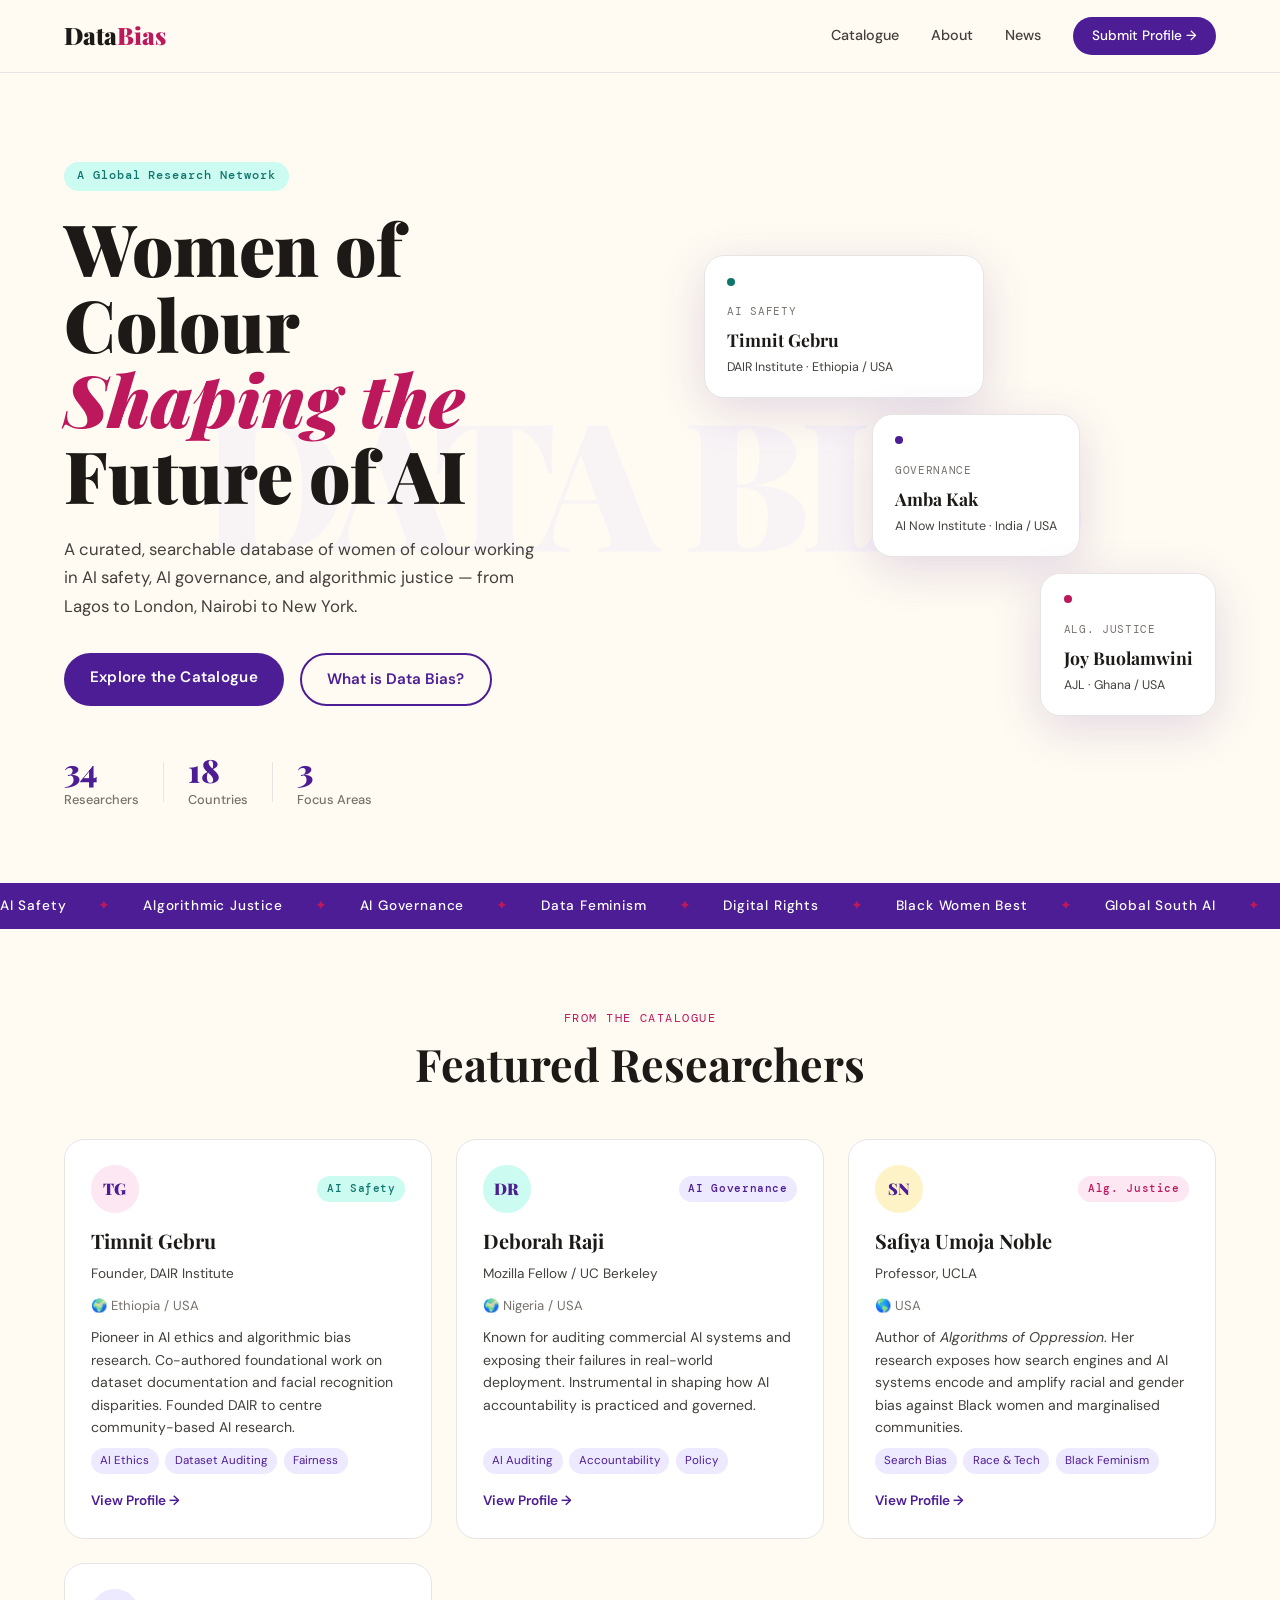
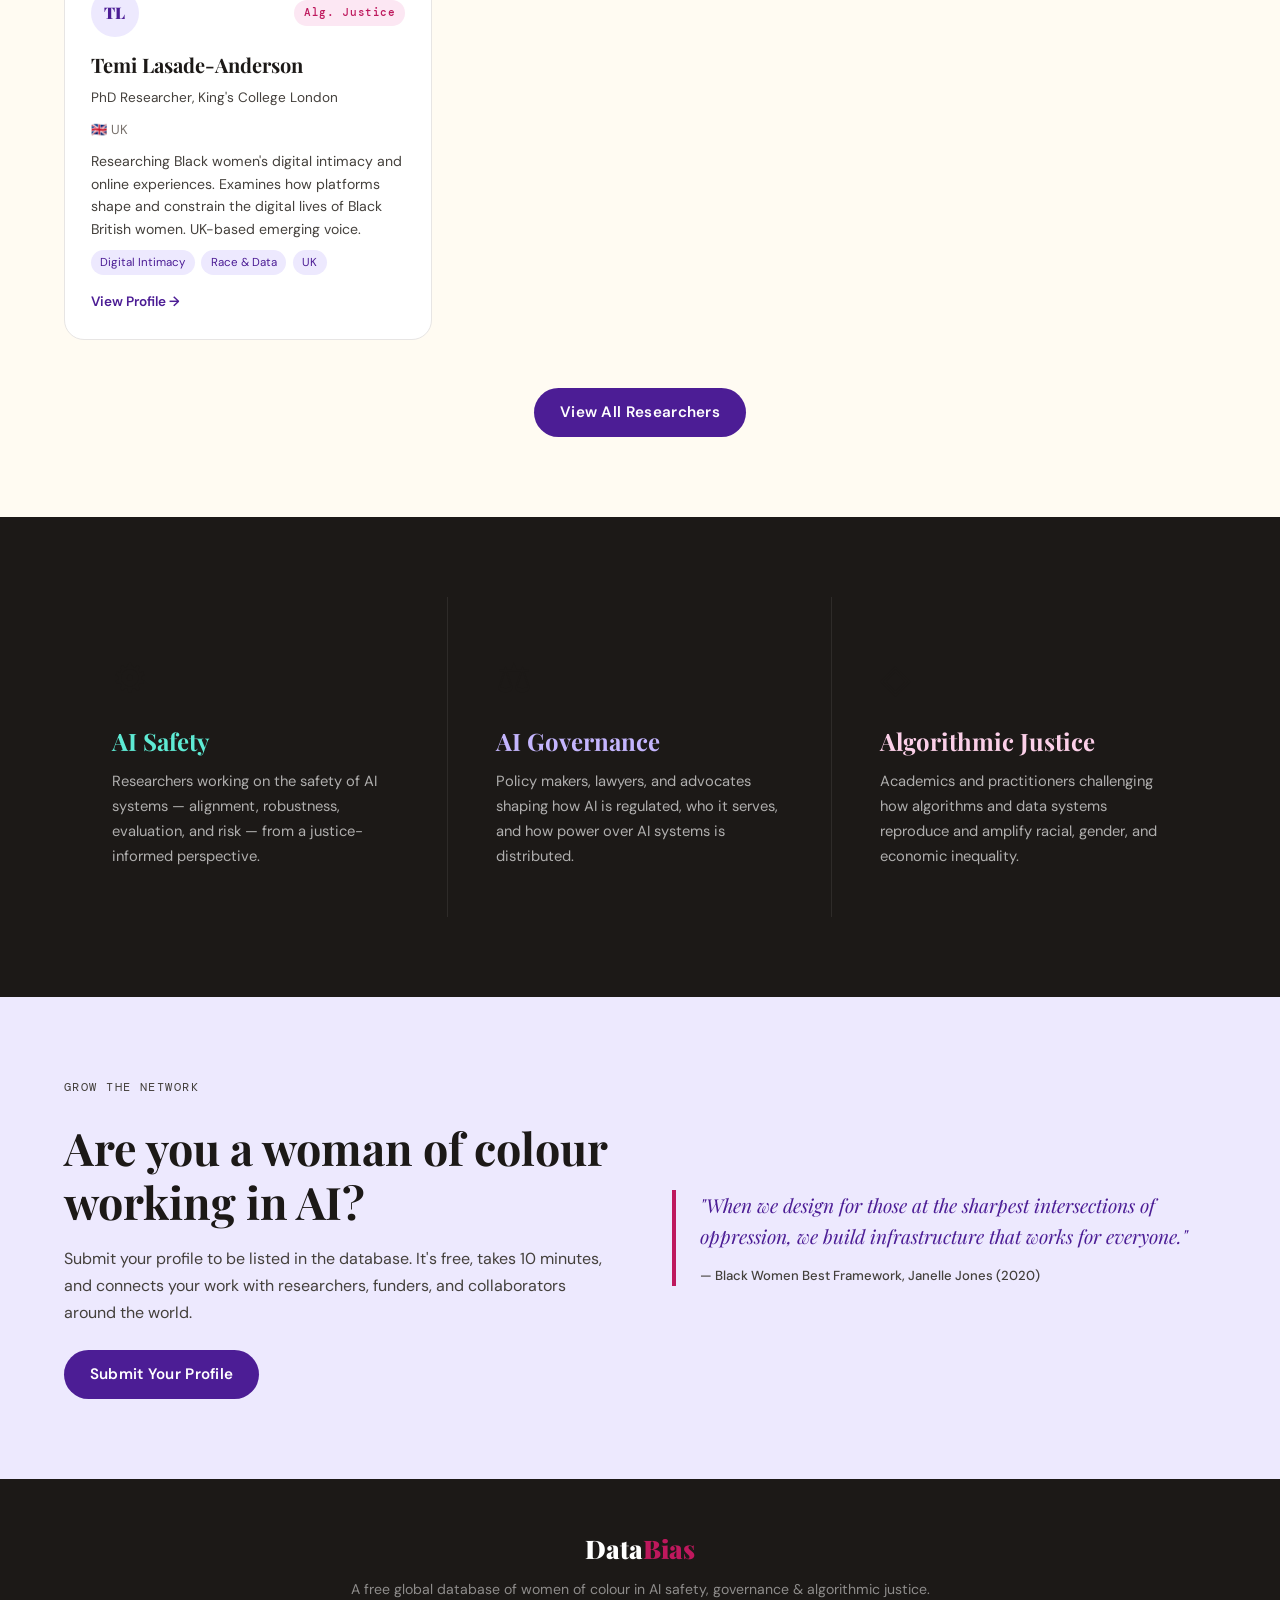
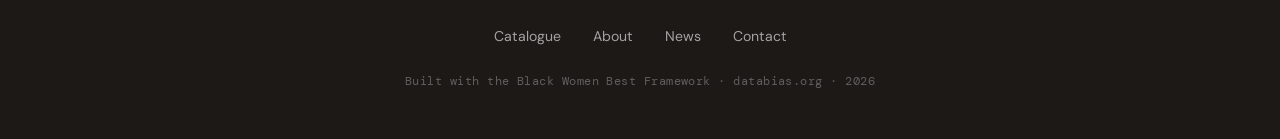
==== index.html @ 4fcc6f0b "Add files via upload" ====
<!DOCTYPE html>
<html lang="en">
<head>
<meta charset="UTF-8">
<meta name="viewport" content="width=device-width, initial-scale=1.0">
<title>Data Bias — Women of Colour in AI</title>
<link rel="preconnect" href="https://fonts.googleapis.com">
<link rel="preconnect" href="https://fonts.gstatic.com" crossorigin>
<link href="https://fonts.googleapis.com/css2?family=Playfair+Display:ital,wght@0,400;0,700;0,900;1,400;1,700&family=DM+Sans:wght@300;400;500;600&family=DM+Mono:wght@400;500&display=swap" rel="stylesheet">
<link rel="stylesheet" href="style.css">
</head>
<body>

<!-- NAV -->
<nav class="nav">
  <a href="index.html" class="nav-logo">Data<span>Bias</span></a>
  <div class="nav-links">
    <a href="catalogue.html">Catalogue</a>
    <a href="about.html">About</a>
    <a href="news.html">News</a>
    <a href="catalogue.html" class="nav-cta">Submit Profile →</a>
  </div>
  <button class="nav-hamburger" id="hamburger">☰</button>
</nav>
<div class="nav-mobile" id="mobileNav">
  <a href="catalogue.html">Catalogue</a>
  <a href="about.html">About</a>
  <a href="news.html">News</a>
  <a href="catalogue.html">Submit Profile</a>
</div>

<!-- HERO -->
<section class="hero">
  <div class="hero-bg-text" aria-hidden="true">DATA BIAS</div>
  <div class="hero-content">
    <div class="hero-tag">A Global Research Network</div>
    <h1 class="hero-title">
      Women of Colour<br>
      <em>Shaping the</em><br>
      Future of AI
    </h1>
    <p class="hero-sub">
      A curated, searchable database of women of colour working in AI safety, 
      AI governance, and algorithmic justice — from Lagos to London, 
      Nairobi to New York.
    </p>
    <div class="hero-actions">
      <a href="catalogue.html" class="btn-primary">Explore the Catalogue</a>
      <a href="about.html" class="btn-ghost">What is Data Bias?</a>
    </div>
    <div class="hero-stats">
      <div class="stat"><span class="stat-num">34</span><span class="stat-label">Researchers</span></div>
      <div class="stat-div"></div>
      <div class="stat"><span class="stat-num">18</span><span class="stat-label">Countries</span></div>
      <div class="stat-div"></div>
      <div class="stat"><span class="stat-num">3</span><span class="stat-label">Focus Areas</span></div>
    </div>
  </div>
  <div class="hero-img-block">
    <div class="hero-card floating">
      <div class="hc-dot ai-safety"></div>
      <p class="hc-area">AI Safety</p>
      <p class="hc-name">Timnit Gebru</p>
      <p class="hc-role">DAIR Institute · Ethiopia / USA</p>
    </div>
    <div class="hero-card floating delay-1">
      <div class="hc-dot governance"></div>
      <p class="hc-area">Governance</p>
      <p class="hc-name">Amba Kak</p>
      <p class="hc-role">AI Now Institute · India / USA</p>
    </div>
    <div class="hero-card floating delay-2">
      <div class="hc-dot alg-justice"></div>
      <p class="hc-area">Alg. Justice</p>
      <p class="hc-name">Joy Buolamwini</p>
      <p class="hc-role">AJL · Ghana / USA</p>
    </div>
  </div>
</section>

<!-- TICKER -->
<div class="ticker-wrap">
  <div class="ticker">
    <span>AI Safety</span><span class="sep">✦</span>
    <span>Algorithmic Justice</span><span class="sep">✦</span>
    <span>AI Governance</span><span class="sep">✦</span>
    <span>Data Feminism</span><span class="sep">✦</span>
    <span>Digital Rights</span><span class="sep">✦</span>
    <span>Black Women Best</span><span class="sep">✦</span>
    <span>Global South AI</span><span class="sep">✦</span>
    <span>Decolonial Tech</span><span class="sep">✦</span>
    <span>AI Safety</span><span class="sep">✦</span>
    <span>Algorithmic Justice</span><span class="sep">✦</span>
    <span>AI Governance</span><span class="sep">✦</span>
    <span>Data Feminism</span><span class="sep">✦</span>
    <span>Digital Rights</span><span class="sep">✦</span>
    <span>Black Women Best</span><span class="sep">✦</span>
    <span>Global South AI</span><span class="sep">✦</span>
    <span>Decolonial Tech</span><span class="sep">✦</span>
  </div>
</div>

<!-- FEATURED RESEARCHERS -->
<section class="section featured">
  <div class="section-header">
    <p class="section-eyebrow">From the Catalogue</p>
    <h2>Featured Researchers</h2>
  </div>
  <div class="researcher-grid">

    <article class="researcher-card" data-area="ai-safety">
      <div class="rc-header">
        <div class="rc-avatar" style="background:var(--c-pink-light)">TG</div>
        <div class="rc-tag ai-safety-tag">AI Safety</div>
      </div>
      <h3 class="rc-name">Timnit Gebru</h3>
      <p class="rc-role">Founder, DAIR Institute</p>
      <p class="rc-region">🌍 Ethiopia / USA</p>
      <p class="rc-bio">Pioneer in AI ethics and algorithmic bias research. Co-authored foundational work on dataset documentation and facial recognition disparities. Founded DAIR to centre community-based AI research.</p>
      <div class="rc-tags">
        <span>AI Ethics</span><span>Dataset Auditing</span><span>Fairness</span>
      </div>
      <a href="catalogue.html" class="rc-link">View Profile →</a>
    </article>

    <article class="researcher-card" data-area="governance">
      <div class="rc-header">
        <div class="rc-avatar" style="background:var(--c-teal-light)">DR</div>
        <div class="rc-tag governance-tag">AI Governance</div>
      </div>
      <h3 class="rc-name">Deborah Raji</h3>
      <p class="rc-role">Mozilla Fellow / UC Berkeley</p>
      <p class="rc-region">🌍 Nigeria / USA</p>
      <p class="rc-bio">Known for auditing commercial AI systems and exposing their failures in real-world deployment. Instrumental in shaping how AI accountability is practiced and governed.</p>
      <div class="rc-tags">
        <span>AI Auditing</span><span>Accountability</span><span>Policy</span>
      </div>
      <a href="catalogue.html" class="rc-link">View Profile →</a>
    </article>

    <article class="researcher-card" data-area="alg-justice">
      <div class="rc-header">
        <div class="rc-avatar" style="background:var(--c-gold-light)">SN</div>
        <div class="rc-tag alg-justice-tag">Alg. Justice</div>
      </div>
      <h3 class="rc-name">Safiya Umoja Noble</h3>
      <p class="rc-role">Professor, UCLA</p>
      <p class="rc-region">🌎 USA</p>
      <p class="rc-bio">Author of <em>Algorithms of Oppression</em>. Her research exposes how search engines and AI systems encode and amplify racial and gender bias against Black women and marginalised communities.</p>
      <div class="rc-tags">
        <span>Search Bias</span><span>Race & Tech</span><span>Black Feminism</span>
      </div>
      <a href="catalogue.html" class="rc-link">View Profile →</a>
    </article>

    <article class="researcher-card" data-area="alg-justice">
      <div class="rc-header">
        <div class="rc-avatar" style="background:var(--c-purple-light)">TL</div>
        <div class="rc-tag alg-justice-tag">Alg. Justice</div>
      </div>
      <h3 class="rc-name">Temi Lasade-Anderson</h3>
      <p class="rc-role">PhD Researcher, King's College London</p>
      <p class="rc-region">🇬🇧 UK</p>
      <p class="rc-bio">Researching Black women's digital intimacy and online experiences. Examines how platforms shape and constrain the digital lives of Black British women. UK-based emerging voice.</p>
      <div class="rc-tags">
        <span>Digital Intimacy</span><span>Race & Data</span><span>UK</span>
      </div>
      <a href="catalogue.html" class="rc-link">View Profile →</a>
    </article>

  </div>
  <div class="section-footer">
    <a href="catalogue.html" class="btn-primary">View All Researchers</a>
  </div>
</section>

<!-- FOCUS AREAS -->
<section class="section focus-areas">
  <div class="fa-grid">
    <div class="fa-card fa-safety">
      <div class="fa-icon">⚙</div>
      <h3>AI Safety</h3>
      <p>Researchers working on the safety of AI systems — alignment, robustness, evaluation, and risk — from a justice-informed perspective.</p>
    </div>
    <div class="fa-card fa-governance">
      <div class="fa-icon">⚖</div>
      <h3>AI Governance</h3>
      <p>Policy makers, lawyers, and advocates shaping how AI is regulated, who it serves, and how power over AI systems is distributed.</p>
    </div>
    <div class="fa-card fa-justice">
      <div class="fa-icon">◈</div>
      <h3>Algorithmic Justice</h3>
      <p>Academics and practitioners challenging how algorithms and data systems reproduce and amplify racial, gender, and economic inequality.</p>
    </div>
  </div>
</section>

<!-- CTA / SUBMIT -->
<section class="section cta-section">
  <div class="cta-inner">
    <div class="cta-text">
      <p class="section-eyebrow">Grow the Network</p>
      <h2>Are you a woman of colour working in AI?</h2>
      <p>Submit your profile to be listed in the database. It's free, takes 10 minutes, and connects your work with researchers, funders, and collaborators around the world.</p>
      <a href="catalogue.html" class="btn-primary">Submit Your Profile</a>
    </div>
    <div class="cta-quote">
      <blockquote>
        "When we design for those at the sharpest intersections of oppression, we build infrastructure that works for everyone."
        <cite>— Black Women Best Framework, Janelle Jones (2020)</cite>
      </blockquote>
    </div>
  </div>
</section>

<!-- FOOTER -->
<footer class="footer">
  <div class="footer-inner">
    <div class="footer-logo">Data<span>Bias</span></div>
    <p class="footer-tagline">A free global database of women of colour in AI safety, governance & algorithmic justice.</p>
    <div class="footer-links">
      <a href="catalogue.html">Catalogue</a>
      <a href="about.html">About</a>
      <a href="news.html">News</a>
      <a href="mailto:hello@databias.org">Contact</a>
    </div>
    <p class="footer-copy">Built with the Black Women Best Framework · databias.org · 2026</p>
  </div>
</footer>

<script>
  const ham = document.getElementById('hamburger');
  const mob = document.getElementById('mobileNav');
  ham.addEventListener('click', () => mob.classList.toggle('open'));
</script>
</body>
</html>
---- style.css ----
/* ── TOKENS ──────────────────────────────────────────── */
:root {
  --c-purple:       #4C1D95;
  --c-purple-mid:   #6D28D9;
  --c-purple-light: #EDE9FE;
  --c-pink:         #BE185D;
  --c-pink-light:   #FCE7F3;
  --c-teal:         #0F766E;
  --c-teal-light:   #CCFBF1;
  --c-gold:         #92400E;
  --c-gold-light:   #FEF3C7;
  --c-cream:        #FFFBF2;
  --c-dark:         #1C1917;
  --c-mid:          #44403C;
  --c-light:        #78716C;
  --c-border:       #E7E5E4;
  --font-display:   'Playfair Display', Georgia, serif;
  --font-body:      'DM Sans', sans-serif;
  --font-mono:      'DM Mono', monospace;
  --radius:         12px;
  --radius-lg:      20px;
  --shadow:         0 4px 24px rgba(76,29,149,0.10);
  --shadow-lg:      0 12px 48px rgba(76,29,149,0.16);
}

/* ── RESET & BASE ────────────────────────────────────── */
*, *::before, *::after { box-sizing: border-box; margin: 0; padding: 0; }
html { scroll-behavior: smooth; }
body {
  font-family: var(--font-body);
  background: var(--c-cream);
  color: var(--c-dark);
  line-height: 1.65;
  overflow-x: hidden;
}
a { text-decoration: none; color: inherit; }
img { max-width: 100%; display: block; }

/* ── TYPOGRAPHY ──────────────────────────────────────── */
h1, h2, h3 { font-family: var(--font-display); line-height: 1.2; }
h2 { font-size: clamp(1.8rem, 4vw, 2.8rem); color: var(--c-dark); }
h3 { font-size: 1.2rem; }

/* ── BUTTONS ─────────────────────────────────────────── */
.btn-primary {
  display: inline-block;
  background: var(--c-purple);
  color: white;
  padding: 0.75rem 1.6rem;
  border-radius: 50px;
  font-family: var(--font-body);
  font-weight: 600;
  font-size: 0.95rem;
  letter-spacing: 0.02em;
  transition: all 0.2s;
}
.btn-primary:hover { background: var(--c-purple-mid); transform: translateY(-1px); box-shadow: var(--shadow); }
.btn-ghost {
  display: inline-block;
  color: var(--c-purple);
  border: 2px solid var(--c-purple);
  padding: 0.75rem 1.6rem;
  border-radius: 50px;
  font-weight: 600;
  font-size: 0.95rem;
  transition: all 0.2s;
}
.btn-ghost:hover { background: var(--c-purple); color: white; }

/* ── NAV ─────────────────────────────────────────────── */
.nav {
  position: sticky; top: 0; z-index: 100;
  display: flex; align-items: center; justify-content: space-between;
  padding: 1rem 5%;
  background: var(--c-cream);
  border-bottom: 1px solid var(--c-border);
  backdrop-filter: blur(8px);
}
.nav-logo {
  font-family: var(--font-display);
  font-size: 1.5rem;
  font-weight: 900;
  color: var(--c-dark);
}
.nav-logo span { color: var(--c-pink); }
.nav-links { display: flex; align-items: center; gap: 2rem; }
.nav-links a { font-size: 0.9rem; font-weight: 500; color: var(--c-mid); transition: color 0.2s; }
.nav-links a:hover { color: var(--c-purple); }
.nav-cta {
  background: var(--c-purple) !important;
  color: white !important;
  padding: 0.5rem 1.2rem;
  border-radius: 50px;
  font-size: 0.85rem !important;
}
.nav-hamburger { display: none; background: none; border: none; font-size: 1.4rem; cursor: pointer; }
.nav-mobile { display: none; flex-direction: column; padding: 1rem 5%; gap: 1rem; background: var(--c-cream); border-bottom: 1px solid var(--c-border); }
.nav-mobile.open { display: flex; }
.nav-mobile a { font-weight: 500; color: var(--c-mid); }

/* ── HERO ────────────────────────────────────────────── */
.hero {
  min-height: 90vh;
  display: grid;
  grid-template-columns: 1fr 1fr;
  align-items: center;
  gap: 4rem;
  padding: 5rem 5% 4rem;
  position: relative;
  overflow: hidden;
}
.hero-bg-text {
  position: absolute;
  top: 50%; left: 50%;
  transform: translate(-50%, -50%);
  font-family: var(--font-display);
  font-size: clamp(6rem, 14vw, 14rem);
  font-weight: 900;
  color: var(--c-purple-light);
  opacity: 0.35;
  letter-spacing: -0.05em;
  pointer-events: none;
  white-space: nowrap;
  z-index: 0;
}
.hero-content { position: relative; z-index: 1; }
.hero-tag {
  display: inline-block;
  background: var(--c-teal-light);
  color: var(--c-teal);
  font-family: var(--font-mono);
  font-size: 0.75rem;
  font-weight: 500;
  padding: 0.3rem 0.8rem;
  border-radius: 50px;
  letter-spacing: 0.08em;
  margin-bottom: 1.2rem;
}
.hero-title {
  font-size: clamp(2.6rem, 6vw, 4.5rem);
  font-weight: 900;
  line-height: 1.05;
  color: var(--c-dark);
  margin-bottom: 1.4rem;
}
.hero-title em { color: var(--c-pink); font-style: italic; }
.hero-sub {
  font-size: 1.05rem;
  color: var(--c-mid);
  max-width: 480px;
  margin-bottom: 2rem;
  line-height: 1.7;
}
.hero-actions { display: flex; gap: 1rem; flex-wrap: wrap; margin-bottom: 3rem; }
.hero-stats { display: flex; align-items: center; gap: 1.5rem; }
.stat { display: flex; flex-direction: column; }
.stat-num {
  font-family: var(--font-display);
  font-size: 2rem;
  font-weight: 900;
  color: var(--c-purple);
  line-height: 1;
}
.stat-label { font-size: 0.8rem; color: var(--c-light); font-weight: 500; margin-top: 0.2rem; }
.stat-div { width: 1px; height: 40px; background: var(--c-border); }

.hero-img-block {
  position: relative;
  z-index: 1;
  display: flex;
  flex-direction: column;
  gap: 1rem;
  padding-left: 2rem;
}
.hero-card {
  background: white;
  border-radius: var(--radius-lg);
  padding: 1.2rem 1.4rem;
  box-shadow: var(--shadow-lg);
  border: 1px solid var(--c-border);
  max-width: 280px;
}
.hero-card:nth-child(2) { align-self: center; margin-left: 2rem; }
.hero-card:nth-child(3) { align-self: flex-end; }
.hc-dot {
  width: 8px; height: 8px; border-radius: 50%;
  display: inline-block; margin-bottom: 0.5rem;
}
.hc-dot.ai-safety { background: var(--c-teal); }
.hc-dot.governance { background: var(--c-purple); }
.hc-dot.alg-justice { background: var(--c-pink); }
.hc-area { font-family: var(--font-mono); font-size: 0.7rem; color: var(--c-light); letter-spacing: 0.06em; text-transform: uppercase; margin-bottom: 0.3rem; }
.hc-name { font-family: var(--font-display); font-size: 1.1rem; font-weight: 700; color: var(--c-dark); }
.hc-role { font-size: 0.78rem; color: var(--c-mid); margin-top: 0.2rem; }

@keyframes float {
  0%, 100% { transform: translateY(0px); }
  50% { transform: translateY(-8px); }
}
.floating { animation: float 4s ease-in-out infinite; }
.delay-1 { animation-delay: 1.3s; }
.delay-2 { animation-delay: 2.6s; }

/* ── TICKER ──────────────────────────────────────────── */
.ticker-wrap {
  background: var(--c-purple);
  overflow: hidden;
  padding: 0.75rem 0;
}
.ticker {
  display: flex;
  gap: 2rem;
  white-space: nowrap;
  animation: tick 30s linear infinite;
}
.ticker span { color: white; font-size: 0.85rem; font-weight: 500; letter-spacing: 0.06em; }
.ticker .sep { color: var(--c-pink); }
@keyframes tick { from { transform: translateX(0); } to { transform: translateX(-50%); } }

/* ── SECTIONS ────────────────────────────────────────── */
.section { padding: 5rem 5%; }
.section-header { text-align: center; margin-bottom: 3rem; }
.section-eyebrow {
  font-family: var(--font-mono);
  font-size: 0.75rem;
  letter-spacing: 0.12em;
  text-transform: uppercase;
  color: var(--c-pink);
  margin-bottom: 0.5rem;
}
.section-footer { text-align: center; margin-top: 3rem; }

/* ── RESEARCHER GRID ─────────────────────────────────── */
.researcher-grid {
  display: grid;
  grid-template-columns: repeat(auto-fill, minmax(280px, 1fr));
  gap: 1.5rem;
}
.researcher-card {
  background: white;
  border: 1px solid var(--c-border);
  border-radius: var(--radius-lg);
  padding: 1.6rem;
  transition: all 0.25s;
  display: flex;
  flex-direction: column;
  gap: 0.6rem;
}
.researcher-card:hover { box-shadow: var(--shadow-lg); transform: translateY(-3px); border-color: var(--c-purple-light); }
.rc-header { display: flex; align-items: center; justify-content: space-between; margin-bottom: 0.4rem; }
.rc-avatar {
  width: 48px; height: 48px;
  border-radius: 50%;
  display: flex; align-items: center; justify-content: center;
  font-family: var(--font-display);
  font-weight: 900;
  font-size: 1rem;
  color: var(--c-purple);
}
.rc-tag {
  font-family: var(--font-mono);
  font-size: 0.68rem;
  letter-spacing: 0.06em;
  padding: 0.25rem 0.6rem;
  border-radius: 50px;
  font-weight: 500;
}
.ai-safety-tag { background: var(--c-teal-light); color: var(--c-teal); }
.governance-tag { background: var(--c-purple-light); color: var(--c-purple); }
.alg-justice-tag { background: var(--c-pink-light); color: var(--c-pink); }
.rc-name { font-family: var(--font-display); font-size: 1.25rem; font-weight: 700; }
.rc-role { font-size: 0.85rem; color: var(--c-mid); }
.rc-region { font-size: 0.82rem; color: var(--c-light); }
.rc-bio { font-size: 0.88rem; color: var(--c-mid); line-height: 1.6; flex: 1; }
.rc-tags { display: flex; flex-wrap: wrap; gap: 0.4rem; }
.rc-tags span {
  font-size: 0.72rem;
  background: var(--c-purple-light);
  color: var(--c-purple);
  padding: 0.2rem 0.6rem;
  border-radius: 50px;
}
.rc-link { font-size: 0.85rem; font-weight: 600; color: var(--c-purple); margin-top: 0.4rem; transition: color 0.2s; }
.rc-link:hover { color: var(--c-pink); }

/* ── FOCUS AREAS ─────────────────────────────────────── */
.focus-areas { background: var(--c-dark); }
.fa-grid { display: grid; grid-template-columns: repeat(3, 1fr); gap: 0; }
.fa-card { padding: 3rem; border-right: 1px solid rgba(255,255,255,0.08); }
.fa-card:last-child { border-right: none; }
.fa-icon { font-size: 2.5rem; margin-bottom: 1rem; }
.fa-card h3 { font-family: var(--font-display); font-size: 1.5rem; color: white; margin-bottom: 0.8rem; }
.fa-card p { font-size: 0.92rem; color: rgba(255,255,255,0.65); line-height: 1.7; }
.fa-safety h3 { color: #5EEAD4; }
.fa-governance h3 { color: #C4B5FD; }
.fa-justice h3 { color: #FBCFE8; }

/* ── CTA ─────────────────────────────────────────────── */
.cta-section { background: var(--c-purple-light); }
.cta-inner { display: grid; grid-template-columns: 1fr 1fr; gap: 4rem; align-items: center; }
.cta-text h2 { margin-bottom: 1rem; }
.cta-text p { color: var(--c-mid); margin-bottom: 1.5rem; line-height: 1.7; }
.cta-quote blockquote {
  font-family: var(--font-display);
  font-size: 1.2rem;
  font-style: italic;
  color: var(--c-purple);
  line-height: 1.6;
  border-left: 4px solid var(--c-pink);
  padding-left: 1.5rem;
}
.cta-quote cite {
  display: block;
  font-style: normal;
  font-family: var(--font-body);
  font-size: 0.82rem;
  color: var(--c-mid);
  margin-top: 0.8rem;
  font-weight: 500;
}

/* ── FOOTER ──────────────────────────────────────────── */
.footer {
  background: var(--c-dark);
  padding: 3rem 5%;
  text-align: center;
}
.footer-logo { font-family: var(--font-display); font-size: 1.6rem; font-weight: 900; color: white; margin-bottom: 0.5rem; }
.footer-logo span { color: var(--c-pink); }
.footer-tagline { font-size: 0.88rem; color: rgba(255,255,255,0.5); margin-bottom: 1.5rem; }
.footer-links { display: flex; justify-content: center; gap: 2rem; margin-bottom: 1.5rem; }
.footer-links a { font-size: 0.88rem; color: rgba(255,255,255,0.6); transition: color 0.2s; }
.footer-links a:hover { color: white; }
.footer-copy { font-family: var(--font-mono); font-size: 0.72rem; color: rgba(255,255,255,0.3); letter-spacing: 0.04em; }

/* ── CATALOGUE PAGE ──────────────────────────────────── */
.page-hero {
  padding: 4rem 5% 2rem;
  background: linear-gradient(135deg, var(--c-purple-light) 0%, var(--c-pink-light) 100%);
}
.page-hero h1 { font-family: var(--font-display); font-size: clamp(2rem,5vw,3.5rem); color: var(--c-dark); margin-bottom: 0.8rem; }
.page-hero p { font-size: 1rem; color: var(--c-mid); max-width: 600px; }

.filter-bar {
  padding: 1.5rem 5%;
  background: white;
  border-bottom: 1px solid var(--c-border);
  display: flex;
  gap: 1rem;
  flex-wrap: wrap;
  align-items: center;
}
.filter-label { font-family: var(--font-mono); font-size: 0.75rem; color: var(--c-light); letter-spacing: 0.06em; }
.filter-btn {
  padding: 0.4rem 1rem;
  border-radius: 50px;
  border: 1.5px solid var(--c-border);
  background: none;
  font-family: var(--font-body);
  font-size: 0.82rem;
  cursor: pointer;
  transition: all 0.2s;
  color: var(--c-mid);
}
.filter-btn:hover, .filter-btn.active { background: var(--c-purple); color: white; border-color: var(--c-purple); }
.search-input {
  padding: 0.45rem 1rem;
  border: 1.5px solid var(--c-border);
  border-radius: 50px;
  font-family: var(--font-body);
  font-size: 0.85rem;
  outline: none;
  min-width: 200px;
  transition: border-color 0.2s;
}
.search-input:focus { border-color: var(--c-purple); }
.catalogue-grid { padding: 2rem 5%; }

/* ── ABOUT ───────────────────────────────────────────── */
.about-content {
  max-width: 760px;
  margin: 0 auto;
  padding: 4rem 5%;
}
.about-content h2 { margin-bottom: 1rem; margin-top: 2.5rem; font-size: 1.8rem; }
.about-content p { color: var(--c-mid); margin-bottom: 1rem; line-height: 1.75; }
.about-content ul { padding-left: 1.5rem; color: var(--c-mid); }
.about-content li { margin-bottom: 0.5rem; line-height: 1.7; }

/* ── NEWS ────────────────────────────────────────────── */
.news-grid {
  display: grid;
  grid-template-columns: repeat(auto-fill, minmax(300px, 1fr));
  gap: 1.5rem;
  padding: 2rem 5%;
}
.news-card { background: white; border: 1px solid var(--c-border); border-radius: var(--radius); padding: 1.5rem; }
.news-date { font-family: var(--font-mono); font-size: 0.72rem; color: var(--c-light); letter-spacing: 0.06em; margin-bottom: 0.5rem; }
.news-card h3 { font-size: 1.05rem; margin-bottom: 0.6rem; line-height: 1.4; }
.news-card p { font-size: 0.87rem; color: var(--c-mid); line-height: 1.6; }

/* ── RESPONSIVE ──────────────────────────────────────── */
@media (max-width: 900px) {
  .hero { grid-template-columns: 1fr; min-height: auto; padding-top: 3rem; }
  .hero-img-block { display: none; }
  .fa-grid { grid-template-columns: 1fr; }
  .fa-card { border-right: none; border-bottom: 1px solid rgba(255,255,255,0.08); }
  .cta-inner { grid-template-columns: 1fr; }
  .nav-links { display: none; }
  .nav-hamburger { display: block; }
}
@media (max-width: 600px) {
  .hero-title { font-size: 2.2rem; }
  .hero-actions { flex-direction: column; }
  .filter-bar { flex-direction: column; align-items: flex-start; }
}
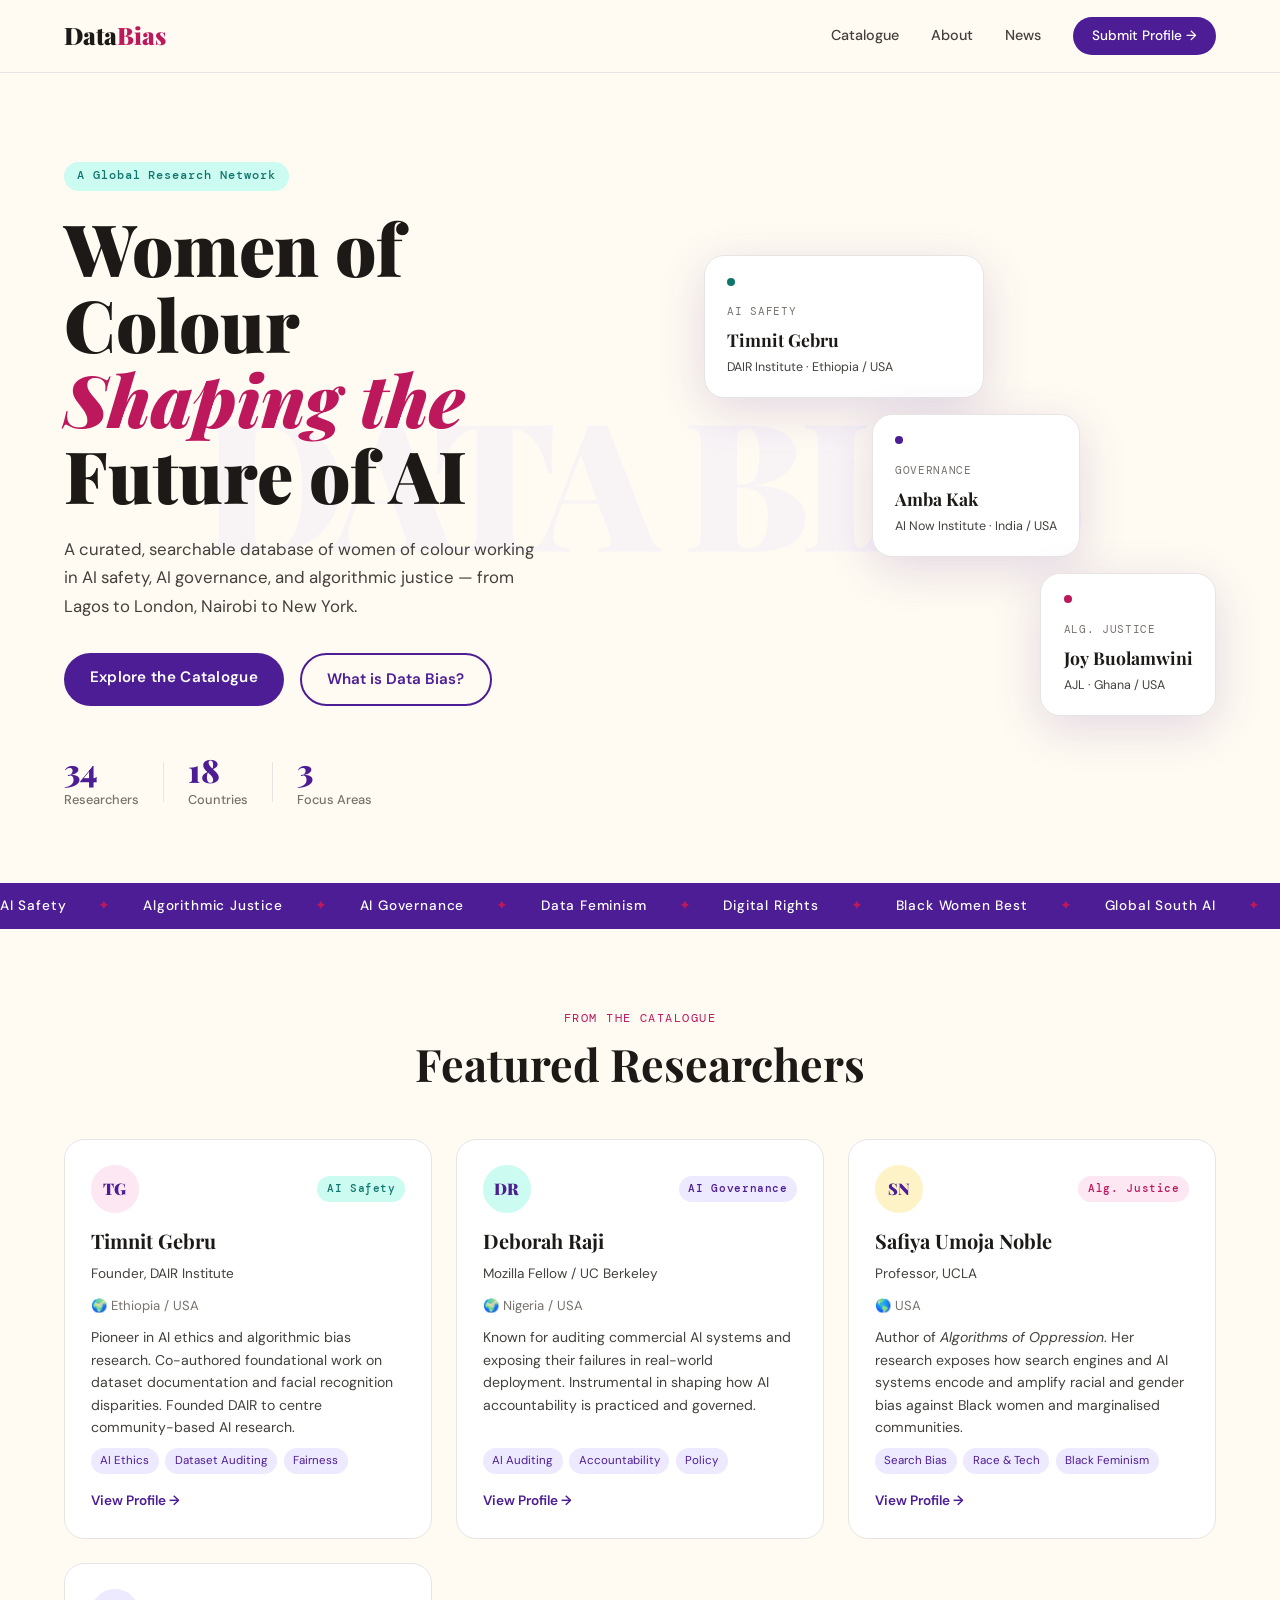
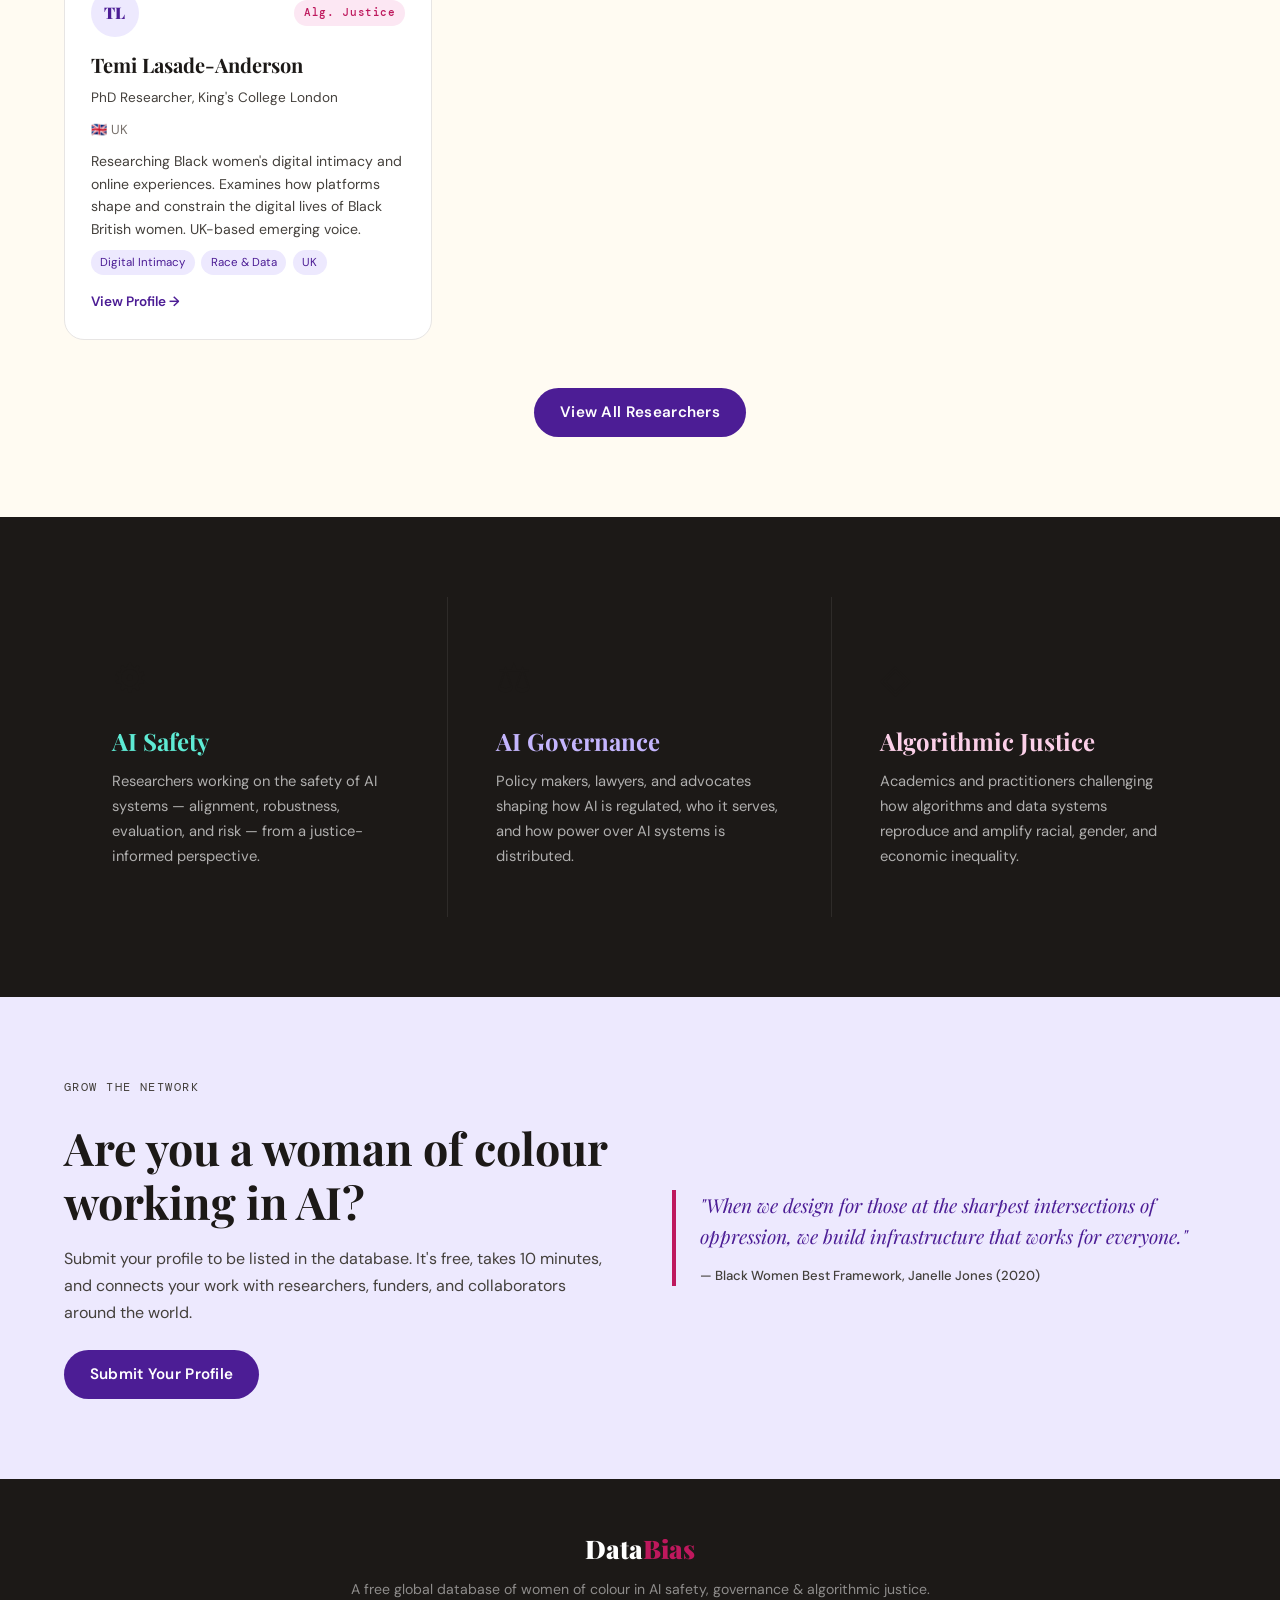
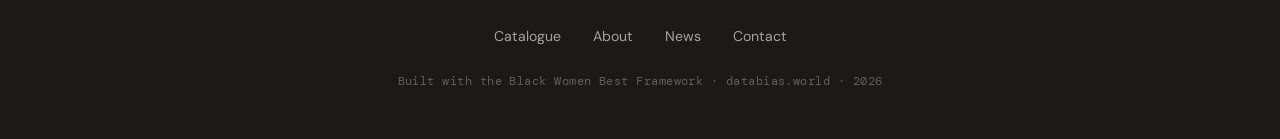
==== commit fa145d1b: "Update index.html" ====
--- a/index.html
+++ b/index.html
@@ -222,9 +222,9 @@
       <a href="catalogue.html">Catalogue</a>
       <a href="about.html">About</a>
       <a href="news.html">News</a>
-      <a href="mailto:hello@databias.org">Contact</a>
-    </div>
-    <p class="footer-copy">Built with the Black Women Best Framework · databias.org · 2026</p>
+      <a href="mailto:hello@databias.world">Contact</a>
+    </div>
+    <p class="footer-copy">Built with the Black Women Best Framework · databias.world · 2026</p>
   </div>
 </footer>
 
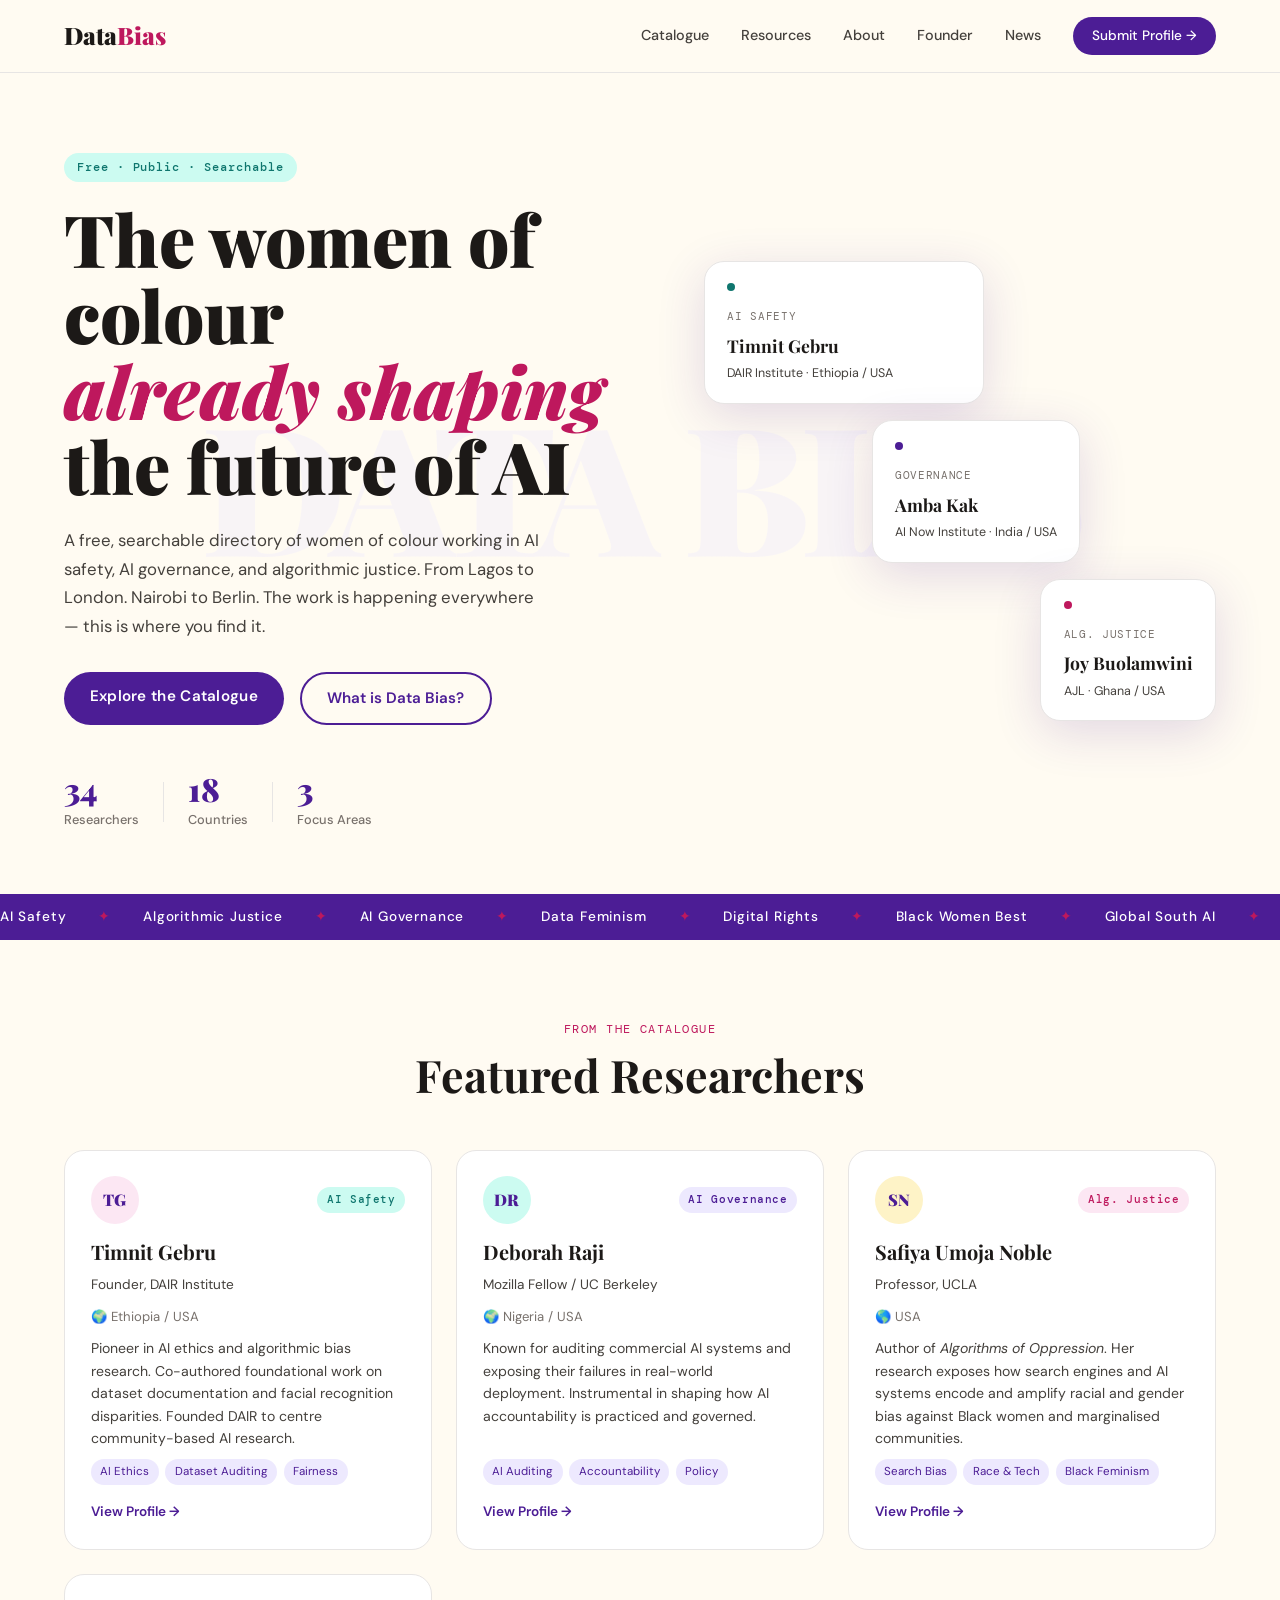
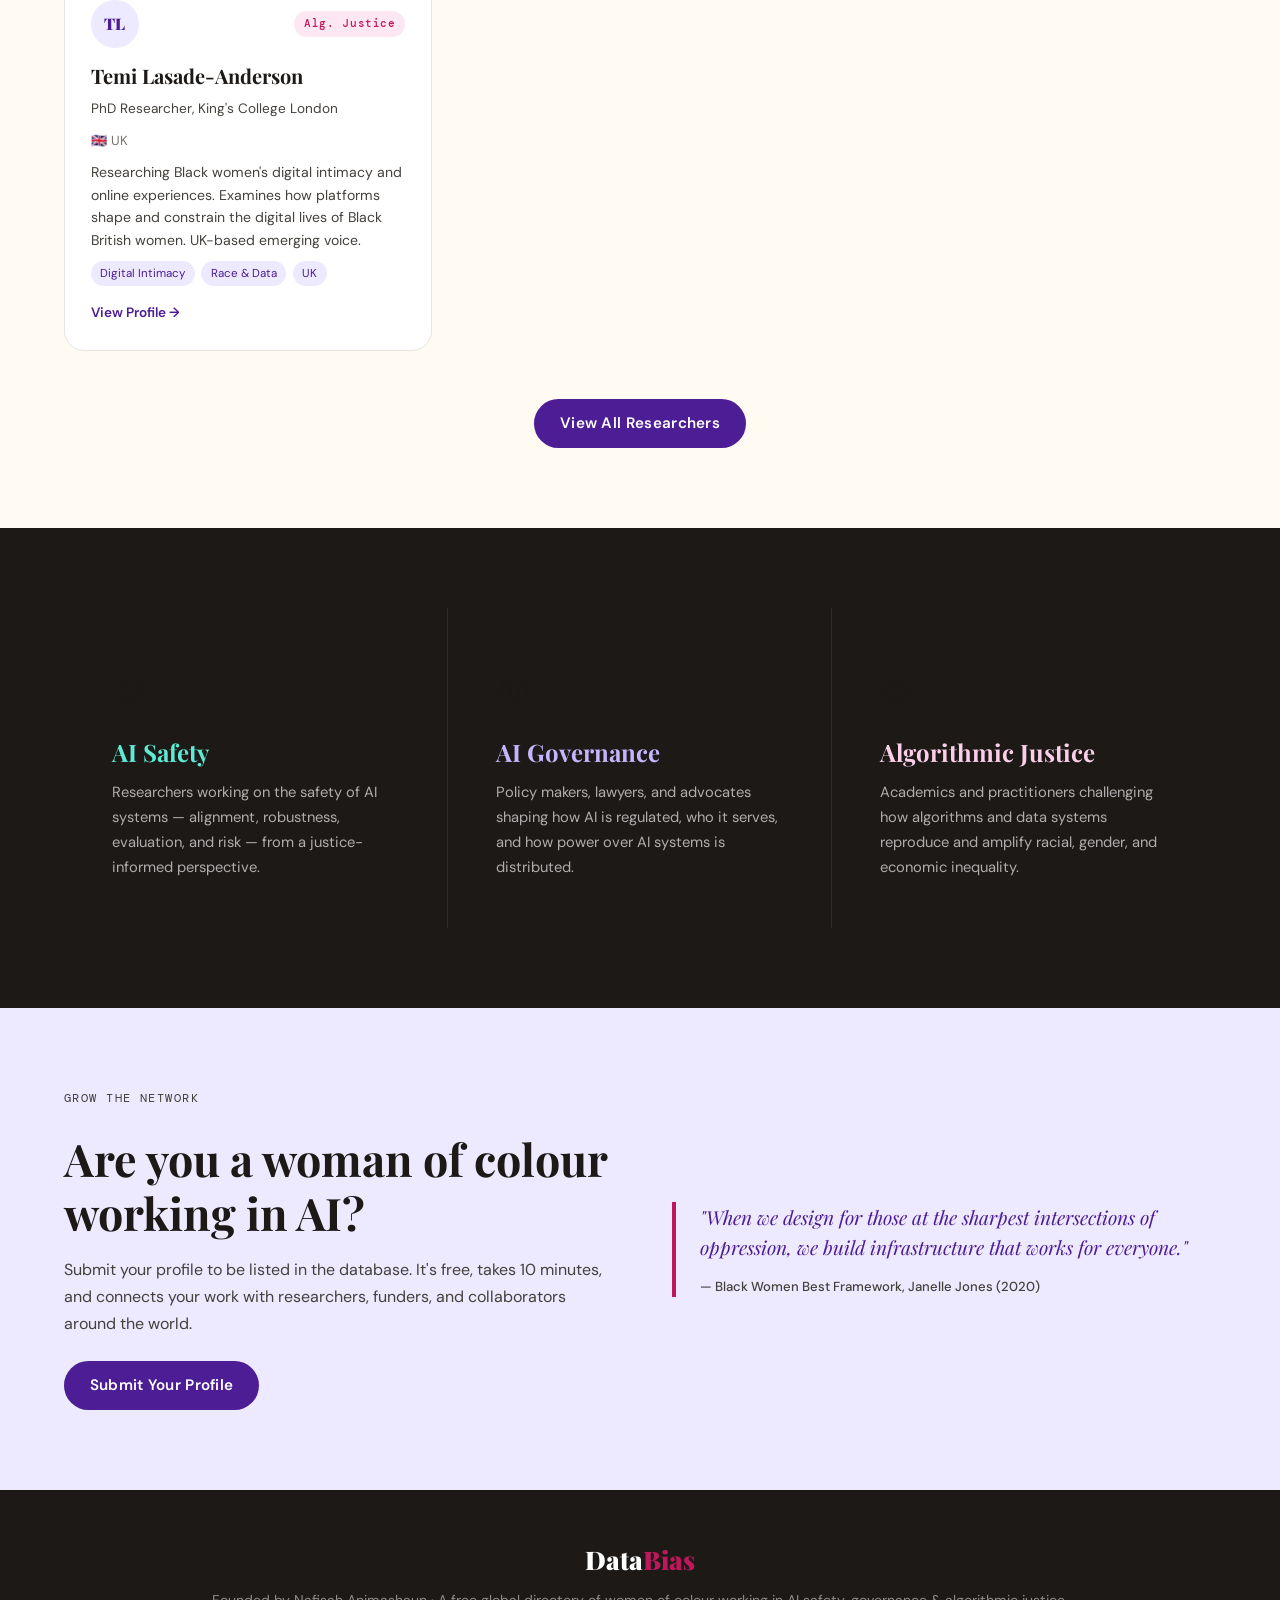
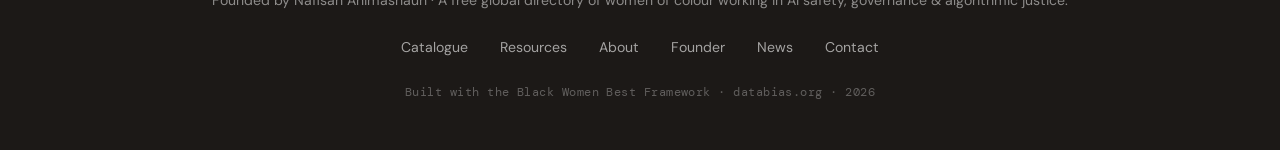
==== commit c28e933d: "Update index.html" ====
--- a/index.html
+++ b/index.html
@@ -16,33 +16,34 @@
   <a href="index.html" class="nav-logo">Data<span>Bias</span></a>
   <div class="nav-links">
     <a href="catalogue.html">Catalogue</a>
+    <a href="resources.html">Resources</a>
     <a href="about.html">About</a>
+    <a href="founder.html">Founder</a>
     <a href="news.html">News</a>
-    <a href="catalogue.html" class="nav-cta">Submit Profile →</a>
+    <a href="catalogue.html" class="nav-cta">Submit Profile &rarr;</a>
   </div>
   <button class="nav-hamburger" id="hamburger">☰</button>
 </nav>
 <div class="nav-mobile" id="mobileNav">
   <a href="catalogue.html">Catalogue</a>
+  <a href="resources.html">Resources</a>
   <a href="about.html">About</a>
+  <a href="founder.html">Founder</a>
   <a href="news.html">News</a>
-  <a href="catalogue.html">Submit Profile</a>
 </div>
 
 <!-- HERO -->
 <section class="hero">
   <div class="hero-bg-text" aria-hidden="true">DATA BIAS</div>
   <div class="hero-content">
-    <div class="hero-tag">A Global Research Network</div>
+    <div class="hero-tag">Free &middot; Public &middot; Searchable</div>
     <h1 class="hero-title">
-      Women of Colour<br>
-      <em>Shaping the</em><br>
-      Future of AI
+      The women of colour<br>
+      <em>already shaping</em><br>
+      the future of AI
     </h1>
     <p class="hero-sub">
-      A curated, searchable database of women of colour working in AI safety, 
-      AI governance, and algorithmic justice — from Lagos to London, 
-      Nairobi to New York.
+      A free, searchable directory of women of colour working in AI safety, AI governance, and algorithmic justice. From Lagos to London. Nairobi to Berlin. The work is happening everywhere — this is where you find it.
     </p>
     <div class="hero-actions">
       <a href="catalogue.html" class="btn-primary">Explore the Catalogue</a>
@@ -217,14 +218,16 @@
 <footer class="footer">
   <div class="footer-inner">
     <div class="footer-logo">Data<span>Bias</span></div>
-    <p class="footer-tagline">A free global database of women of colour in AI safety, governance & algorithmic justice.</p>
+    <p class="footer-tagline">Founded by Nafisah Animashaun &middot; A free global directory of women of colour working in AI safety, governance &amp; algorithmic justice.</p>
     <div class="footer-links">
       <a href="catalogue.html">Catalogue</a>
+      <a href="resources.html">Resources</a>
       <a href="about.html">About</a>
+      <a href="founder.html">Founder</a>
       <a href="news.html">News</a>
-      <a href="mailto:hello@databias.world">Contact</a>
-    </div>
-    <p class="footer-copy">Built with the Black Women Best Framework · databias.world · 2026</p>
+      <a href="mailto:hello@databias.org">Contact</a>
+    </div>
+    <p class="footer-copy">Built with the Black Women Best Framework &middot; databias.org &middot; 2026</p>
   </div>
 </footer>
 
